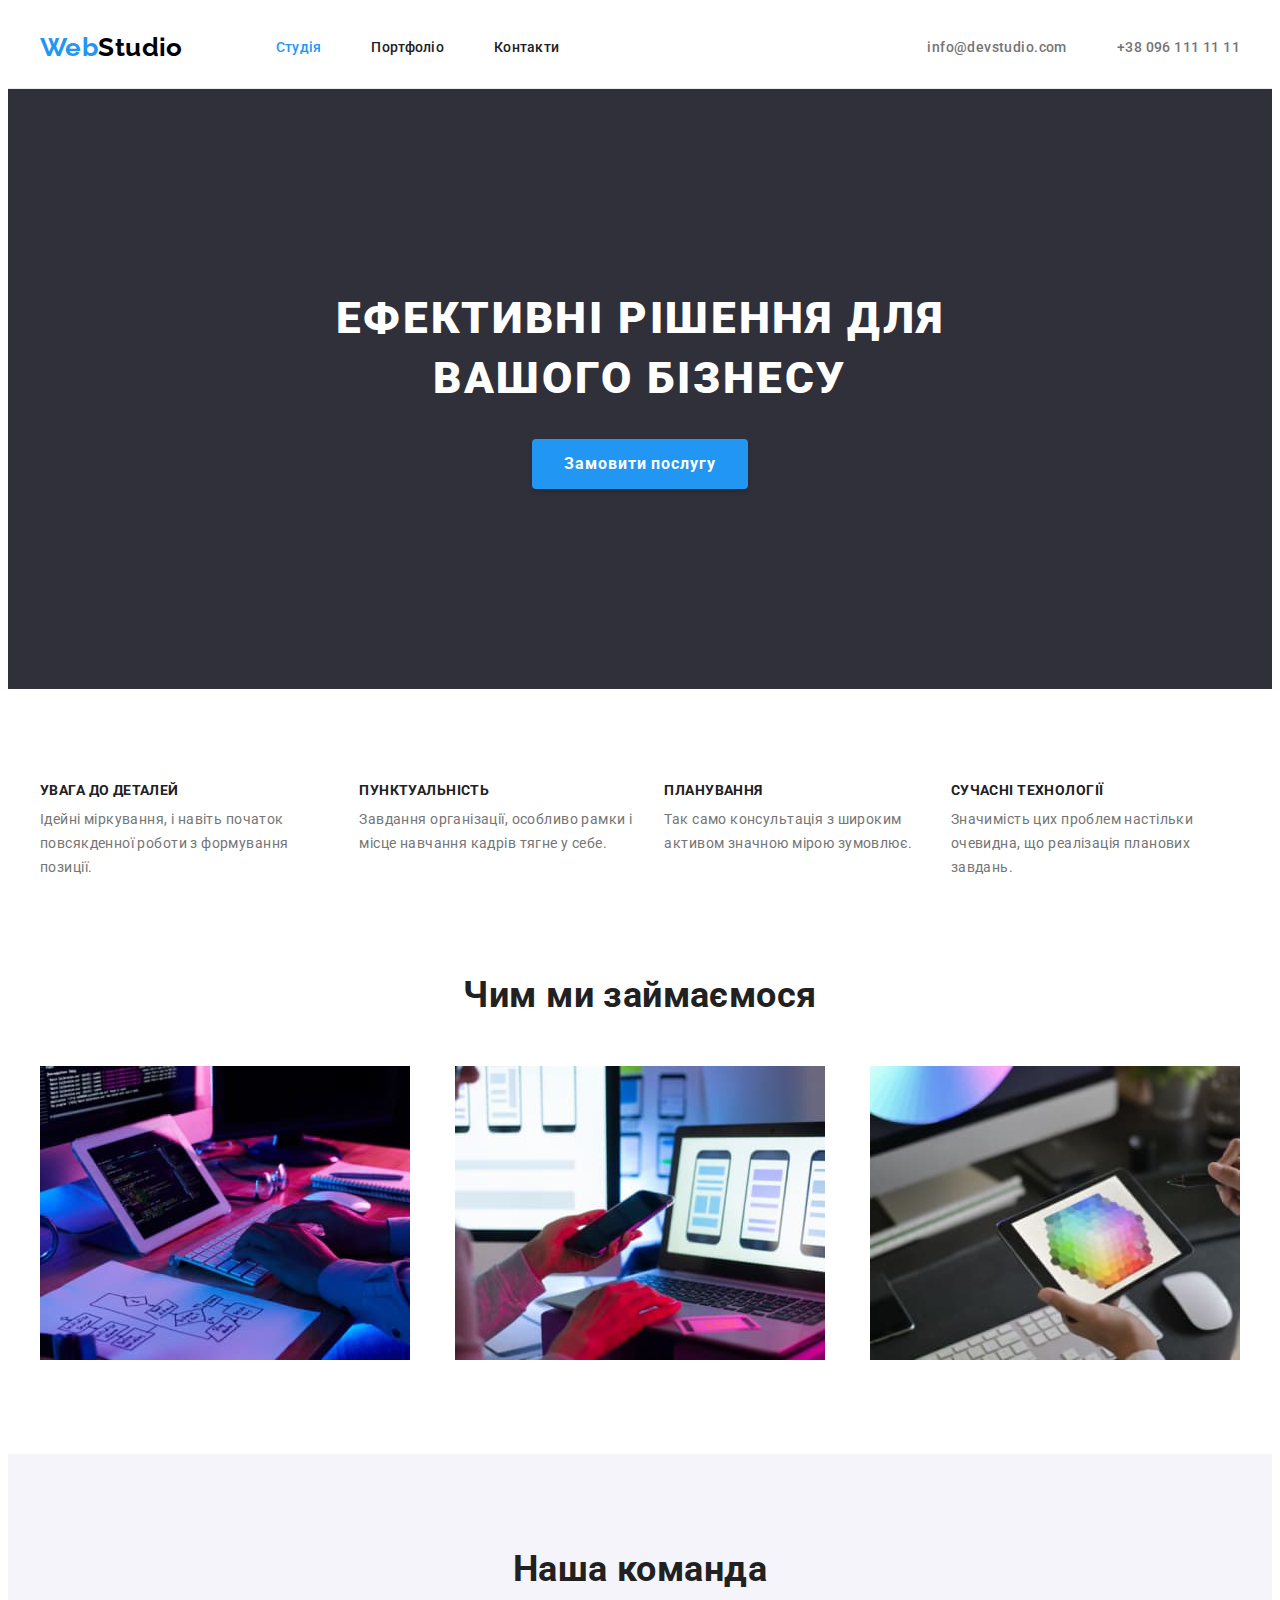
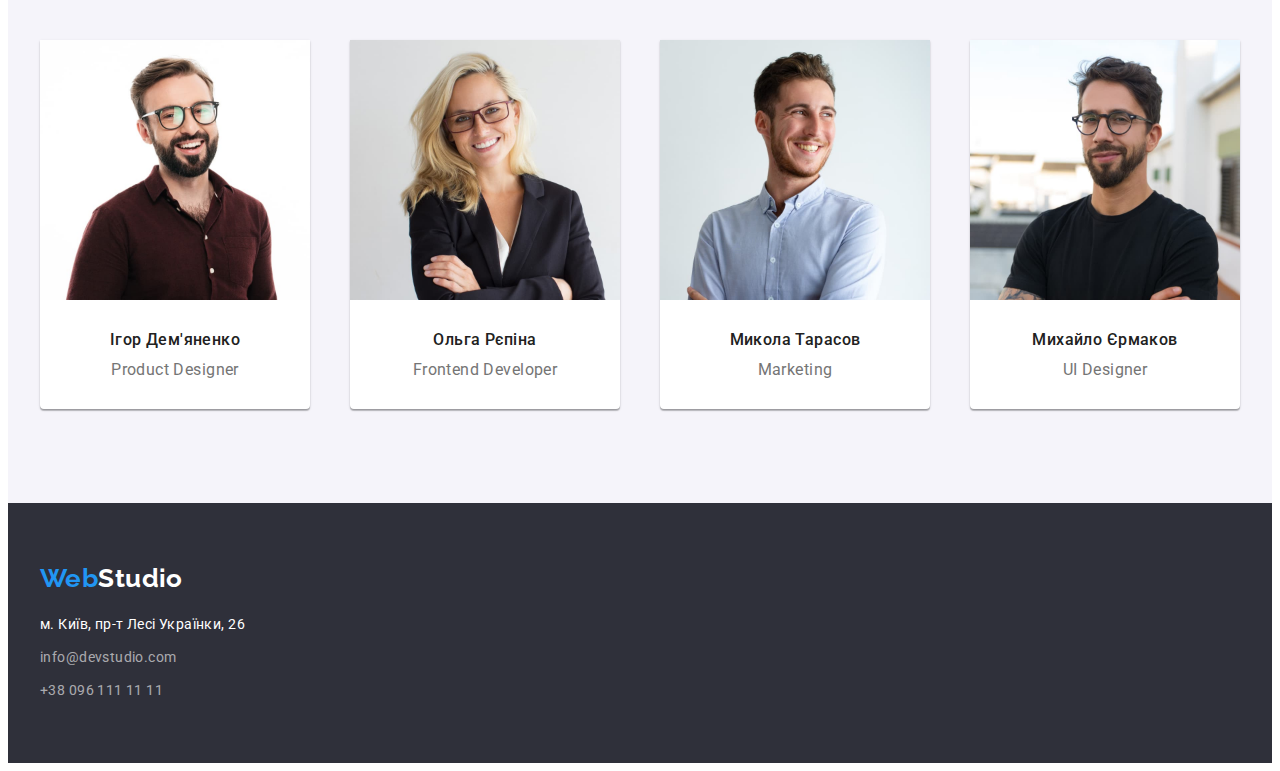
==== index.html @ f6a39362 "Initial commit" ====
<!DOCTYPE html>
<html lang="uk">
	<head>
		<meta charset="UTF-8" />
		<meta http-equiv="X-UA-Compatible" content="IE=edge" />
		<meta name="viewport" content="width=device-width, initial-scale=1.0" />
		<title>WebStudio</title>
		<link rel="preconnect" href="https://fonts.googleapis.com">
		<link rel="preconnect" href="https://fonts.gstatic.com" crossorigin>
		<link href="https://fonts.googleapis.com/css2?family=Raleway:wght@700&family=Roboto:wght@400;500;700;900&display=swap"
			  rel="stylesheet">
		<link rel="stylesheet" href="https://cdnjs.cloudflare.com/ajax/libs/modern-normalize/1.1.0/modern-normalize.min.css"
			integrity="sha512-wpPYUAdjBVSE4KJnH1VR1HeZfpl1ub8YT/NKx4PuQ5NmX2tKuGu6U/JRp5y+Y8XG2tV+wKQpNHVUX03MfMFn9Q=="
		    crossorigin="anonymous" referrerpolicy="no-referrer" />
		<link rel="stylesheet" href="styles/styles.css">
	</head>
	<body>
		<!--Шапка-->
		<header class="header">
			<div class="container header-container">
			<nav class="main-nav">
                <a class="nav-link links" href="./index.html">Web<span class="nav-logo">Studio</span></a>
				<ul class="list nav-list">
					<li class="list-item">
						<a class="item-link links" href="./index.html"><span class="link-blue">Студія</span></a>
					</li>
					<li class="list-item">
						<a class="item-link links" href="./portfolio.html">Портфоліо</a>
					</li>
					<li class="list-item">
						<a class="item-link links" href="">Контакти</a>
					</li>
				</ul>
			</nav>
			<ul class="list header-contact">
				<li class="item-contacts">
					<a class="contacts links" href="mailto:info@devstudio.com">info@devstudio.com</a>
				</li>
				<li class="item-contacts">
					<a class="contacts links" href="tel:+380961111111">+38 096 111 11 11</a>
				</li>
			</ul>
			</div>
		</header>
		<!--Основний контент-->
		<main>
			<section class="sections">
			  <div class="container">
				<h1 class="title">
					Ефективні рішення для вашого бізнесу
				</h1>
				<button class="button" type="button">Замовити послугу</button>
			  </div>
			</section>
			<!--Особливасті-->
			<section class="section section-features">
				<div class="container features-container">
				<h2 class="hidden-title">features</h2>
				<ul class="list features-list">
					<li class="item-features">
						<h3 class="title-features">УВАГА ДО ДЕТАЛЕЙ</h3>
						<p class="subtitle-features">Ідейні міркування, i навіть початок повсякденної роботи з формування позиції.</p>
					</li>
					<li class="item-features">
						<h3 class="title-features">ПУНКТУАЛЬНІСТЬ</h3>
						<p class="subtitle-features">Завдання організації, особливо рамки і місце навчання кадрів тягне у себе.</p>
					</li>
					<li class="item-features">
						<h3 class="title-features">ПЛАНУВАННЯ</h3>
						<p class="subtitle-features">Так само консультація з широким активом значною мірою зумовлює.</p>
					</li>
					<li class="item-features">
						<h3 class="title-features">СУЧАСНІ ТЕХНОЛОГІЇ</h3>
						<p class="subtitle-features">Значимість цих проблем настільки очевидна, що реалізація планових завдань.</p>
					</li>
				</ul>
				</div>
			</section>
			<!--Робочий процес-->
			<section class="section section-work-process">
				<div class="container">
				<h2 class="subject">Чим ми займаємося</h2>
				<ul class="list list-work-process">
					<li class="item-work-process">
						<img class="picture-work-process" src="./images/img.jpg" alt="людина працює на комп'ютері" width="370" />
					</li>
					<li class="item-work-process">
						<img class="picture-work-process" src="./images/img-1.jpg" alt="людина працює на ноутбуці, тримаючи у руці смартфон" width="370" />
					</li>
					<li class="item-work-process">
						<img class="picture-work-process" src="./images/img-2.jpg" alt="людина працює на планшеті" width="370" />
					</li>
				</ul>
				</div>
			</section>
			<!--Наша команда-->
			<section class=" section section-team">
				<div class="container">
				<h2 class="subject-team">Наша команда</h2>
				<ul class="list list-team">
					<li class="item-team">
						<img class="picture-team" src="./images/team/img.jpg" alt="Чоловік у коричневій сородці" width="270" />
						<h3 class="title-team">Ігор Дем'яненко</h3>
						<p class="subtitle-team">Product Designer</p>
					</li>
					<li class="item-team">
						<img class="picture-team" src="./images/team/img-1.jpg" alt="Блондинка у чорному піджаку" width="270" />
						<h3 class="title-team">Ольга Рєпіна</h3>
						<p class="subtitle-team">Frontend Developer</p>
					</li>
					<li class="item-team">
						<img class="picture-team" src="./images/team/img-2.jpg" alt="Чоловік у світлій сорочці" width="270" />
						<h3 class="title-team">Микола Тарасов</h3>
						<p class="subtitle-team">Marketing</p>
					</li>
					<li class="item-team">
						<img class="picture-team" src="./images/team/img-3.jpg" alt="Чоловік у чорній футболці" width="270" />
						<h3 class="title-team">Михайло Єрмаков</h3>
						<p class="subtitle-team">UI Designer</p>
					</li>
				</ul>
				<div>
			</section>
		</main>
		<!--Підвал-->
		<footer class="footer">
		 <div class="container footer-container">
			<a class="footer-link links" href="./index.html">Web<span class="logo-footer">Studio</span></a>
			<address class="address-footer">
				<ul class="items-footer list">
					<li class="footer-item"><a class="link-footer address links" href="https://goo.gl/maps/535pKmFVqk2q9P2UA">м. Київ, пр-т Лесі Українки, 26</a></li>
					<li class="footer-item"><a class="link-footer links" href="mailto:info@devstudio.com">info@devstudio.com</a></li>
					<li class="footer-item"><a class="link-footer links" href="tel:+380961111111">+38 096 111 11 11</a></li>
				</ul>
			</address>
		 </div>
		</footer>
	</body>
</html>
---- styles/styles.css ----
:root {
      /* Color */
    --primary-text-color:#212121;
    --secondary-text-color:#757575;
    --blue-text-color:#2196F3;
    --white-text-color:#FFFFFF;
    --logo-text-color: #000000;
   
     /* Background-color */
    --primary-backg-color: #FFFFFF;
    --secondary-back-color: #2F303A;
    --button-backg-color: #2196F3;
    --background-color: #F5F4FA;
}

body {
font-family: 'Roboto',
sans-serif;
    font-size: 14px;
    letter-spacing: 0.03em;
    color: var(--primary-text-color);
}
.container {
    width: 1200px;
    padding-left: 15px;
    padding-right: 15px;
    margin-left: auto;
    margin-right: auto;
    /* outline: 2px solid red;
    outline-offset: -2px; */
}
img {
    display: block;
    max-width: 100%;
    height: auto;
}
.list {
    list-style: none;
    padding: 0;
    margin: 0;
}
.links {
    text-decoration: none;
}
.hidden-title {
    position: absolute;
    width: 1px;
    height: 1px;
    margin: -1px;
    border: 0;
    padding: 0;
    white-space: nowrap;
    clip-path: inset(100%);
    clip: rect(0 0 0 0);
    overflow: hidden;
}
h1, h2, h3, p {
    margin-top: 0;
    margin-bottom: 0;
}
 
.section {
    padding-top: 94px;
    padding-bottom: 94px;
}

/* Шапка */

.header {
    border-bottom: 1px solid #ECECEC;      
}
.header-container {
    display: flex;
    align-items: center;
}
.main-nav {
    display: flex;
    align-items: center;
    gap: 93px;
}
.nav-list {
    display: flex;
    gap: 50px;
    align-items: center;
}
.header-contact {
    display: flex;
    gap: 50px;
    margin-left: auto;
}

.nav-link {
    padding-top: 24px;
    padding-bottom: 25px;

    color: var(--blue-text-color);
    font-family: 'Raleway';
    font-weight: 700;
    font-size: 26px;
    line-height: 1.19;
}
.nav-logo {
    color: var(--logo-text-color);
}
.link-blue {
    color: var(--blue-text-color);
}

.item-link {
    padding-top: 32px;
    padding-bottom: 32px;

    color: var(--primary-text-color);
    font-weight: 500;
    line-height: 1.14;
    letter-spacing: 0.02em;
}
.item-link:hover,
.item-link:focus {
    color: var(--blue-text-color);
}
.contacts {
    color: var(--secondary-text-color);
    font-weight: 500;
    line-height: 1.14;
}
.contacts:hover,
.contacts:focus {
    color: var(--blue-text-color);
}
/* Основний контент index.html */

.sections {
    padding-top: 200px;
    padding-bottom: 200px;

    background-color: var(--secondary-back-color);
}
.title {
    margin-bottom: 30px;
    margin-left: auto;
    margin-right: auto;
    width: 696px;

    color: var(--white-text-color);
    font-weight: 900;
    font-size: 44px;
    line-height: 1.36;
    text-align: center;
    letter-spacing: 0.06em;
    text-transform: uppercase;
}
.button {
    display: block;
    margin: 0 auto;
    padding: 10px 32px;

    color: var(--white-text-color);
    background-color: var(--button-backg-color);
    box-shadow: 0px 4px 4px rgba(0, 0, 0, 0.15);
    border-radius: 4px;
    cursor: pointer;
    border: none;
    font-family: 'Roboto';  
    font-weight: 700;
    font-size: 16px;
    line-height: 1.87;
    letter-spacing: 0.06em;
}
/* Особливасті */

.features-list {
    display: flex;
    gap: 30px;
}
.title-features {
    margin-bottom: 10px;

    font-weight: 700;
    font-size: 14px;
    line-height: 1.14;
    text-transform: uppercase;
    }
.subtitle-features {
    color: var(--secondary-text-color);
    font-style: normal;
    line-height: 1.71;
}
/* Робочий процес */

.section-work-process {
    padding-top: 0px;
}

.list-work-process {
    display: flex;
    gap: 30px;
    justify-content: space-between;
}

.subject,
.subject-team {
    margin-bottom: 50px;

    font-weight: 700;
    font-size: 36px;
    line-height: 1.17;
    text-align: center;
}
/* Наша команда */

.list-team {
    display: flex;
    gap: 30px;
    justify-content: space-between;
}
.picture-team {
    margin-bottom: 30px;
}
.section-team {
    background-color: var(--background-color);
}
.item-team {
    background-color: var(--primary-backg-color);
    box-shadow: 0px 1px 3px rgba(0, 0, 0, 0.12), 0px 1px 1px rgba(0, 0, 0, 0.14), 0px 2px 1px rgba(0, 0, 0, 0.2);
    border-radius: 0px 0px 4px 4px;
}
.title-team {
    margin-bottom: 10px;

    font-weight: 500;
    font-size: 16px;
    line-height: 1.19;
    text-align: center;
}
.subtitle-team {
    margin-bottom: 30px;

    color: var(--secondary-text-color);
    font-size: 16px;
    line-height: 1.19;
    text-align: center;
}

/* Основний контент portfolio.html */

.container-portfolio {
    padding: 20px 24px;
    border-left: 1px solid #EEEEEE;
    border-right: 1px solid #EEEEEE;
    border-bottom: 1px solid #EEEEEE;
}
.items-btn {
    display: flex;
    justify-content: center;
    gap: 8px;
    margin-bottom: 50px;
}
.items-portfolio {
    display: flex;
    flex-wrap: wrap;
    justify-content: space-between;
    gap: 30px;
}
.btn-portfolio {
    padding: 6px 22px;

    color: var(--primary-text-color);
    background-color: var(--background-color);
    font-family: 'Roboto';
    font-weight: 500;
    font-size: 16px;
    line-height: 1.6;
    border-radius: 4px;
    cursor: pointer;
    border: none;
}
.btn-portfolio:hover,
.btn-portfolio:focus {
    color: var(--white-text-color);
    background-color: var(--button-backg-color);
}
.title-portfolio {
    margin-bottom: 4px;

    color: var(--primary-text-color);
    font-weight: 700;
    font-size: 18px;
    line-height: 2;
    letter-spacing: 0.06em;
}
.text-portfolio {
    color: var(--secondary-text-color);
    font-size: 16px;
    line-height: 1.9;
}
.portfolio-item {
    background-color: var(--primary-backg-color);
}

 /* Підвал */

 .items-footer {
     margin-top: 20px;
 }
 .footer-item:not(:last-child) {
     margin-bottom: 9px;
 }
.footer {
    background-color: var(--secondary-back-color);
    padding-top: 60px;
    padding-bottom: 60px;
}

.footer-link {
    color: var(--blue-text-color);
    font-family: 'Raleway';
    font-weight: 700;
    font-size: 26px;
    line-height: 1.19;
}
.logo-footer {
    color: var(--white-text-color);
}
.link-footer {
    color: rgba(255, 255, 255, 0.6);
    font-style: normal;
    line-height: 1.71;
}
.link-footer:hover,
.link-footer:focus {
    color: var(--blue-text-color);
}
.address {
    color: var(--white-text-color);
}
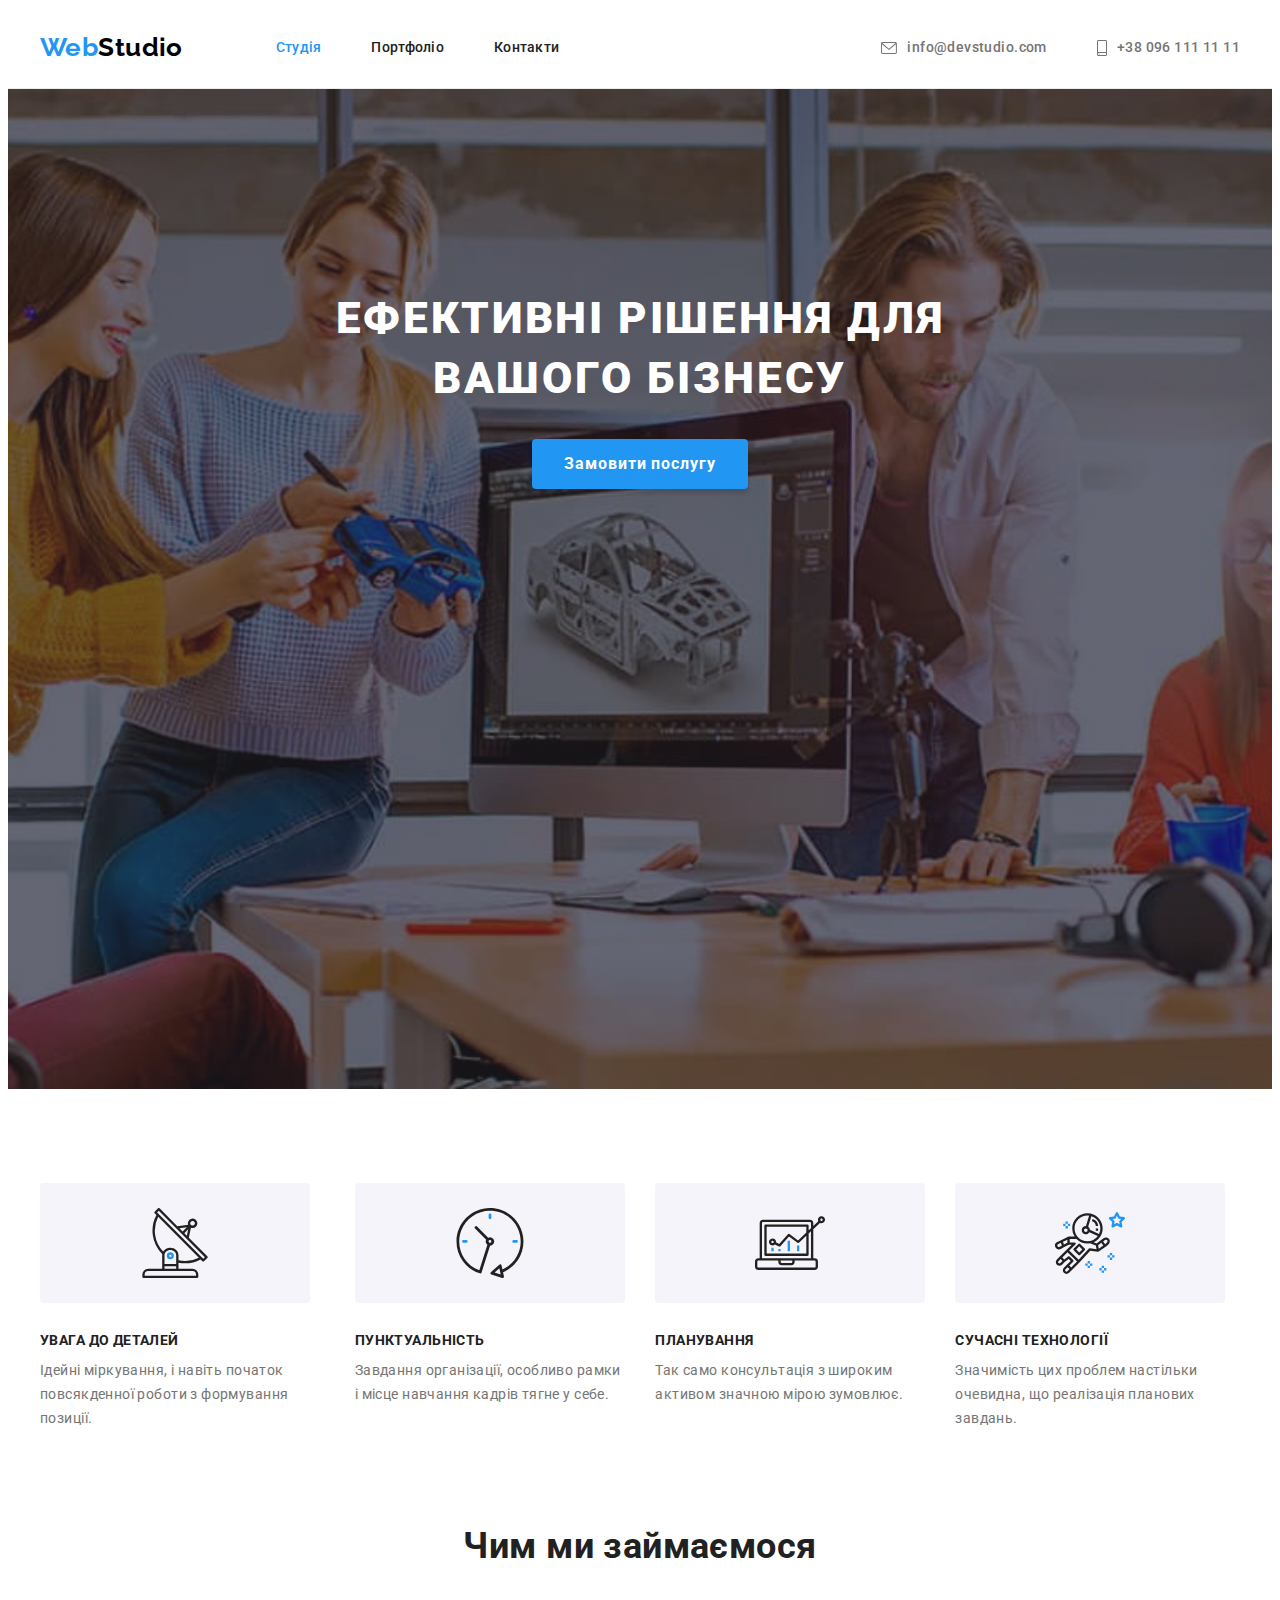
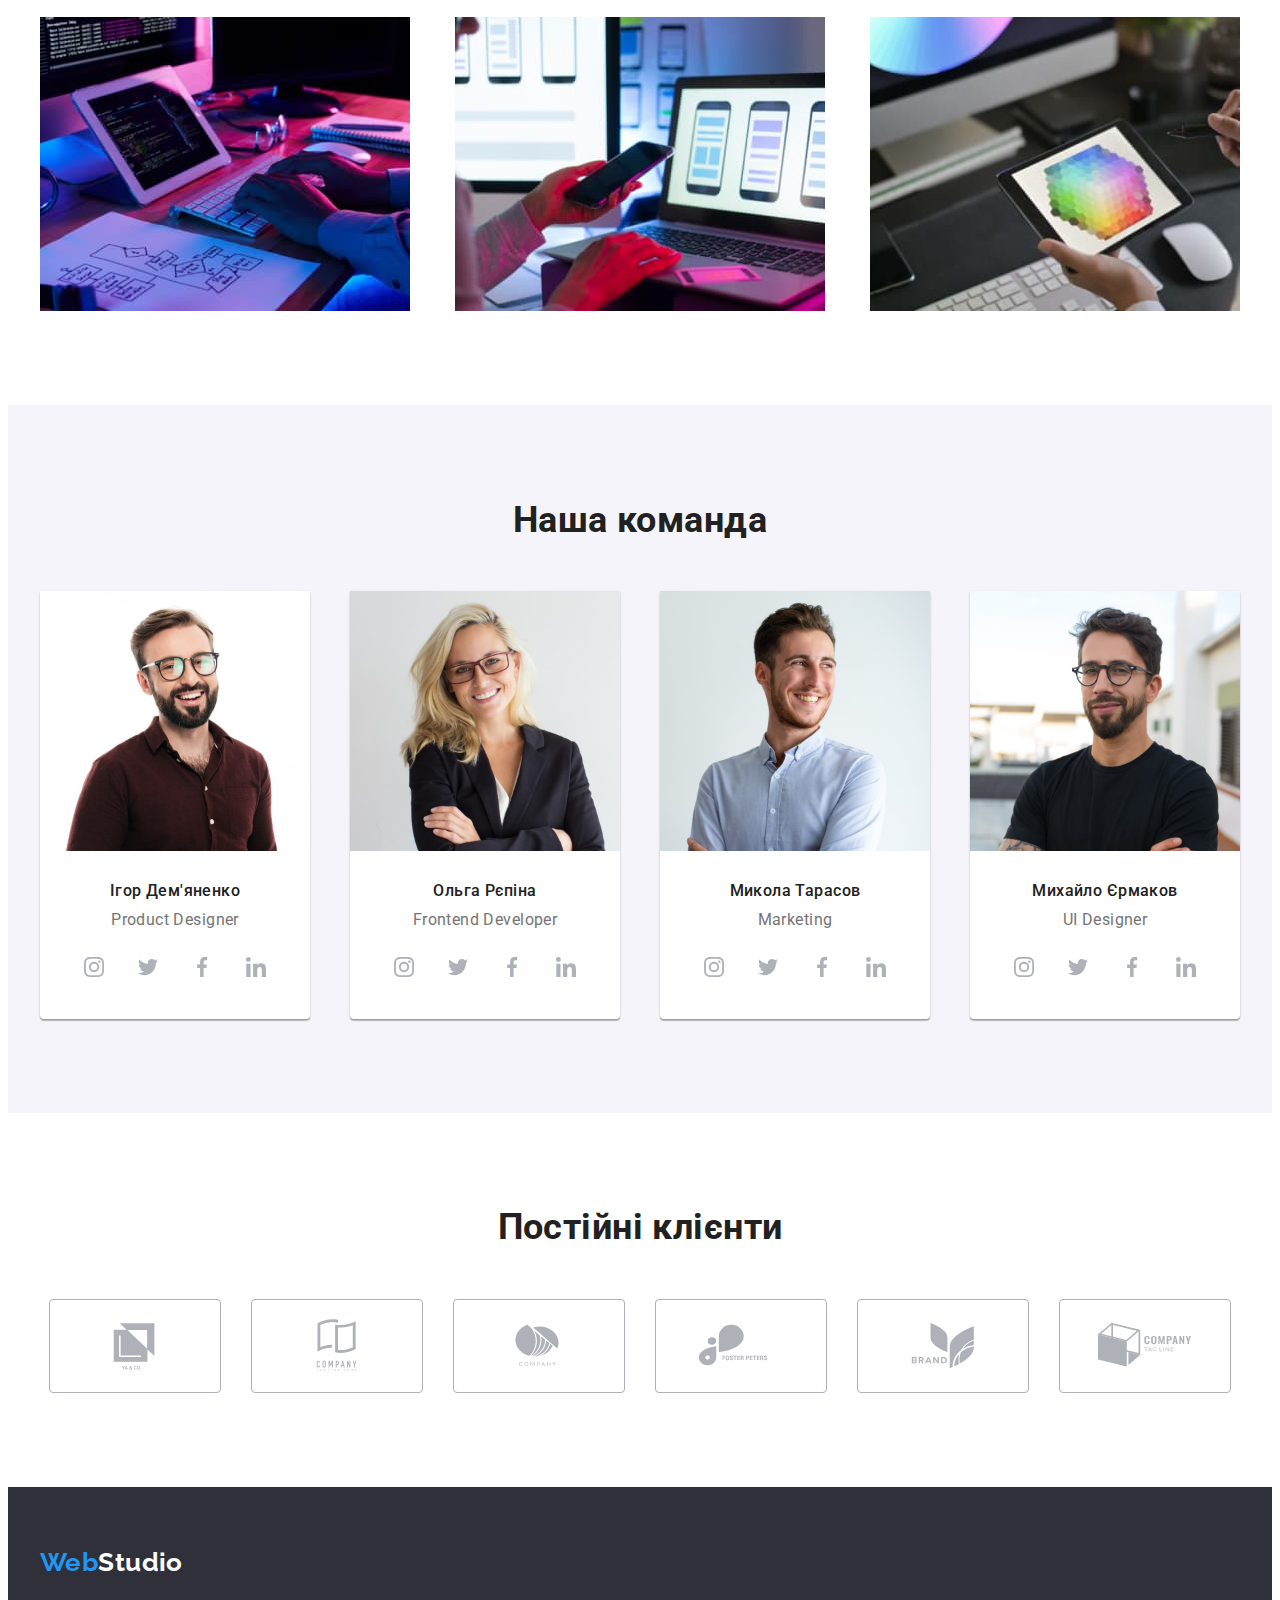
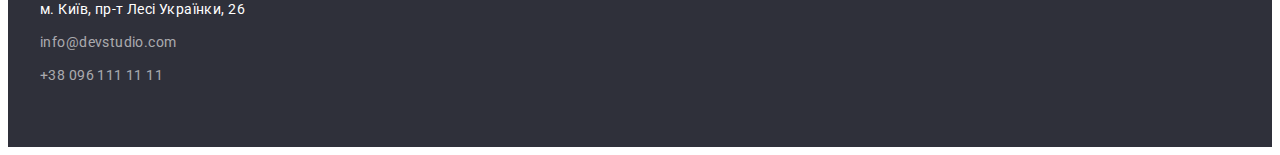
==== commit a8e7db00: "незакінчена-hw4" ====
--- a/index.html
+++ b/index.html
@@ -34,10 +34,20 @@
 			</nav>
 			<ul class="list header-contact">
 				<li class="item-contacts">
-					<a class="contacts links" href="mailto:info@devstudio.com">info@devstudio.com</a>
+					<a class="contacts links" href="mailto:info@devstudio.com">
+						<svg class="contact-icon" width="16" height="12">
+							<use href="./images/icons/icons.svg#envelope"></use>
+						</svg>
+						info@devstudio.com
+					</a>
 				</li>
 				<li class="item-contacts">
-					<a class="contacts links" href="tel:+380961111111">+38 096 111 11 11</a>
+					<a class="contacts links" href="tel:+380961111111">
+                         <svg class="contact-icon" width="10" height="16">
+							<use href="./images/icons/icons.svg#smartphone"></use>
+						</svg>
+						+38 096 111 11 11
+					</a>
 				</li>
 			</ul>
 			</div>
@@ -58,18 +68,38 @@
 				<h2 class="hidden-title">features</h2>
 				<ul class="list features-list">
 					<li class="item-features">
+						<div class="icon-features">
+							<svg class="featur-icons" width="70" height="70">
+							<use href="./images/icons/icons.svg#antenna"></use>
+						</svg>
+						</div>
 						<h3 class="title-features">УВАГА ДО ДЕТАЛЕЙ</h3>
 						<p class="subtitle-features">Ідейні міркування, i навіть початок повсякденної роботи з формування позиції.</p>
 					</li>
 					<li class="item-features">
+						<div class="icon-features">
+							<svg class="featur-icons" width="70" height="70">
+							<use href="./images/icons/icons.svg#clock"></use>
+						</svg>
+						</div>
 						<h3 class="title-features">ПУНКТУАЛЬНІСТЬ</h3>
 						<p class="subtitle-features">Завдання організації, особливо рамки і місце навчання кадрів тягне у себе.</p>
 					</li>
 					<li class="item-features">
+						<div class="icon-features">
+							<svg class="featur-icons" width="70" height="70">
+							<use href="./images/icons/icons.svg#diagram"></use>
+						</svg>
+						</div>
 						<h3 class="title-features">ПЛАНУВАННЯ</h3>
 						<p class="subtitle-features">Так само консультація з широким активом значною мірою зумовлює.</p>
 					</li>
 					<li class="item-features">
+						<div class="icon-features">
+							<svg class="featur-icons" width="70" height="70">
+							<use href="./images/icons/icons.svg#astronaut"></use>
+						</svg>
+						</div>
 						<h3 class="title-features">СУЧАСНІ ТЕХНОЛОГІЇ</h3>
 						<p class="subtitle-features">Значимість цих проблем настільки очевидна, що реалізація планових завдань.</p>
 					</li>
@@ -96,30 +126,308 @@
 			<!--Наша команда-->
 			<section class=" section section-team">
 				<div class="container">
-				<h2 class="subject-team">Наша команда</h2>
-				<ul class="list list-team">
+			     <h2 class="subject-team">Наша команда</h2>
+                 <ul class="list list-team">
 					<li class="item-team">
 						<img class="picture-team" src="./images/team/img.jpg" alt="Чоловік у коричневій сородці" width="270" />
 						<h3 class="title-team">Ігор Дем'яненко</h3>
 						<p class="subtitle-team">Product Designer</p>
+						<ul class="list icon-team-list">
+                      <li class="item-team-icon">
+                     <a
+                      class="link link-team-icon"
+                      href="https://instagram.com"
+                      target="_blank"
+                      rel="noopener noreferrer"
+                      aria-label="Instagram"
+                    >
+                      <svg class="socials-icon" width="20" height="20">
+                        <use href="./images/icons/icons.svg#instagram"></use>
+                      </svg>
+                      </a>
+                     </li>
+                     <li class="item-team-icon">
+                    <a
+                      class="link link-team-icon"
+                      href="https://twitter.com"
+                      aria-label="Twitter"
+                      target="_blank"
+                      rel="noopener noreferrer"
+                    >
+                      <svg class="socials-icon" width="20" height="20">
+                        <use href="./images/icons/icons.svg#twitter"></use>
+                      </svg>
+                    </a>
+                  </li>
+				  <li class="item-team-icon">
+                    <a
+                      class="link link-team-icon"
+                      href="https://facebook.com"
+                      aria-label="Facebook"
+                      target="_blank"
+                      rel="noopener noreferrer"
+                    >
+                      <svg class="socials-icon" width="20" height="20">
+                        <use href="./images/icons/icons.svg#facebook"></use>
+                      </svg>
+                    </a>
+                  </li>
+				  <li class="item-team-icon">
+                    <a
+                      class="link link-team-icon"
+                      href="https://linkedin.com"
+                      aria-label="LinkedIn"
+                      target="_blank"
+                      rel="noopener noreferrer"
+                    >
+                      <svg class="socials-icon" width="20" height="20">
+                        <use href="./images/icons/icons.svg#linkedin"></use>
+                      </svg>
+                    </a>
+                  </li>
+					 </ul>
 					</li>
 					<li class="item-team">
 						<img class="picture-team" src="./images/team/img-1.jpg" alt="Блондинка у чорному піджаку" width="270" />
 						<h3 class="title-team">Ольга Рєпіна</h3>
 						<p class="subtitle-team">Frontend Developer</p>
+						<ul class="list icon-team-list">
+                      <li class="item-team-icon">
+                     <a
+                      class="link link-team-icon"
+                      href="https://instagram.com"
+                      target="_blank"
+                      rel="noopener noreferrer"
+                      aria-label="Instagram"
+                    >
+                      <svg class="socials-icon" width="20" height="20">
+                        <use href="./images/icons/icons.svg#instagram"></use>
+                      </svg>
+                      </a>
+                     </li>
+                     <li class="item-team-icon">
+                    <a
+                      class="link link-team-icon"
+                      href="https://twitter.com"
+                      aria-label="Twitter"
+                      target="_blank"
+                      rel="noopener noreferrer"
+                    >
+                      <svg class="socials-icon" width="20" height="20">
+                        <use href="./images/icons/icons.svg#twitter"></use>
+                      </svg>
+                    </a>
+                  </li>
+				  <li class="item-team-icon">
+                    <a
+                      class="link link-team-icon"
+                      href="https://facebook.com"
+                      aria-label="Facebook"
+                      target="_blank"
+                      rel="noopener noreferrer"
+                    >
+                      <svg class="socials-icon" width="20" height="20">
+                        <use href="./images/icons/icons.svg#facebook"></use>
+                      </svg>
+                    </a>
+                  </li>
+				  <li class="item-team-icon">
+                    <a
+                      class="link link-team-icon"
+                      href="https://linkedin.com"
+                      aria-label="LinkedIn"
+                      target="_blank"
+                      rel="noopener noreferrer"
+                    >
+                      <svg class="socials-icon" width="20" height="20">
+                        <use href="./images/icons/icons.svg#linkedin"></use>
+                      </svg>
+                    </a>
+                  </li>
+					 </ul>
 					</li>
 					<li class="item-team">
 						<img class="picture-team" src="./images/team/img-2.jpg" alt="Чоловік у світлій сорочці" width="270" />
 						<h3 class="title-team">Микола Тарасов</h3>
 						<p class="subtitle-team">Marketing</p>
+						<ul class="list icon-team-list">
+                      <li class="item-team-icon">
+                     <a
+                      class="link link-team-icon"
+                      href="https://instagram.com"
+                      target="_blank"
+                      rel="noopener noreferrer"
+                      aria-label="Instagram"
+                    >
+                      <svg class="socials-icon" width="20" height="20">
+                        <use href="./images/icons/icons.svg#instagram"></use>
+                      </svg>
+                      </a>
+                     </li>
+                     <li class="item-team-icon">
+                    <a
+                      class="link link-team-icon"
+                      href="https://twitter.com"
+                      aria-label="Twitter"
+                      target="_blank"
+                      rel="noopener noreferrer"
+                    >
+                      <svg class="socials-icon" width="20" height="20">
+                        <use href="./images/icons/icons.svg#twitter"></use>
+                      </svg>
+                    </a>
+                  </li>
+				  <li class="item-team-icon">
+                    <a
+                      class="link link-team-icon"
+                      href="https://facebook.com"
+                      aria-label="Facebook"
+                      target="_blank"
+                      rel="noopener noreferrer"
+                    >
+                      <svg class="socials-icon" width="20" height="20">
+                        <use href="./images/icons/icons.svg#facebook"></use>
+                      </svg>
+                    </a>
+                  </li>
+				  <li class="item-team-icon">
+                    <a
+                      class="link link-team-icon"
+                      href="https://linkedin.com"
+                      aria-label="LinkedIn"
+                      target="_blank"
+                      rel="noopener noreferrer"
+                    >
+                      <svg class="socials-icon" width="20" height="20">
+                        <use href="./images/icons/icons.svg#linkedin"></use>
+                      </svg>
+                    </a>
+                  </li>
+					 </ul>
 					</li>
 					<li class="item-team">
 						<img class="picture-team" src="./images/team/img-3.jpg" alt="Чоловік у чорній футболці" width="270" />
 						<h3 class="title-team">Михайло Єрмаков</h3>
 						<p class="subtitle-team">UI Designer</p>
-					</li>
-				</ul>
+						<ul class="list icon-team-list">
+                      <li class="item-team-icon">
+                     <a
+                      class="link link-team-icon"
+                      href="https://instagram.com"
+                      target="_blank"
+                      rel="noopener noreferrer"
+                      aria-label="Instagram"
+                    >
+                      <svg class="socials-icon" width="20" height="20">
+                        <use href="./images/icons/icons.svg#instagram"></use>
+                      </svg>
+                      </a>
+                     </li>
+                     <li class="item-team-icon">
+                    <a
+                      class="link link-team-icon"
+                      href="https://twitter.com"
+                      aria-label="Twitter"
+                      target="_blank"
+                      rel="noopener noreferrer"
+                    >
+                      <svg class="socials-icon" width="20" height="20">
+                        <use href="./images/icons/icons.svg#twitter"></use>
+                      </svg>
+                    </a>
+                  </li>
+				  <li class="item-team-icon">
+                    <a
+                      class="link link-team-icon"
+                      href="https://facebook.com"
+                      aria-label="Facebook"
+                      target="_blank"
+                      rel="noopener noreferrer"
+                    >
+                      <svg class="socials-icon" width="20" height="20">
+                        <use href="./images/icons/icons.svg#facebook"></use>
+                      </svg>
+                    </a>
+                  </li>
+				  <li class="item-team-icon">
+                    <a
+                      class="link link-team-icon"
+                      href="https://linkedin.com"
+                      aria-label="LinkedIn"
+                      target="_blank"
+                      rel="noopener noreferrer"
+                    >
+                      <svg class="socials-icon" width="20" height="20">
+                        <use href="./images/icons/icons.svg#linkedin"></use>
+                      </svg>
+                    </a>
+                  </li>
+					 </ul>
+					</li>
+				 </ul>
 				<div>
+			</section>
+			<!-- Постійні клієнти -->
+			<section class="section clients-section">
+				<div class="container">
+					<h2 class="title-clients">Постійні клієнти</h2>
+					<ul class="list icon-clients-list">
+						<li class="item-clients-icon">
+                     <a class="link link-clients-icon"
+                      href=""
+                      aria-label="logo">
+                      <svg class="logo-icon" width="106" height="60">
+                        <use href="./images/icons/icons.svg#Logo"></use>
+                      </svg>
+                     </a>
+                     </li>
+						<li class="item-clients-icon">
+                     <a class="link link-clients-icon"
+                      href=""
+                      aria-label="logo1">
+                      <svg class="logo-icon" width="106" height="60">
+                        <use href="./images/icons/icons.svg#Logo1"></use>
+                      </svg>
+                     </a>
+                     </li>
+						<li class="item-clients-icon">
+                     <a class="link link-clients-icon"
+                      href=""
+                      aria-label="logo2">
+                      <svg class="logo-icon" width="106" height="60">
+                        <use href="./images/icons/icons.svg#Logo2"></use>
+                      </svg>
+                     </a>
+                     </li>
+						<li class="item-clients-icon">
+                     <a class="link link-clients-icon"
+                      href=""
+                      aria-label="logo3">
+                      <svg class="logo-icon" width="106" height="60">
+                        <use href="./images/icons/icons.svg#Logo3"></use>
+                      </svg>
+                     </a>
+                     </li>
+						<li class="item-clients-icon">
+                     <a class="link link-clients-icon"
+                      href=""
+                      aria-label="logo4">
+                      <svg class="logo-icon" width="106" height="60">
+                        <use href="./images/icons/icons.svg#Logo4"></use>
+                      </svg>
+                     </a>
+                     </li>
+						<li class="item-clients-icon">
+                     <a class="link link-clients-icon"
+                      href=""
+                      aria-label="logo5">
+                      <svg class="logo-icon" width="106" height="60">
+                        <use href="./images/icons/icons.svg#Logo5"></use>
+                      </svg>
+                     </a>
+                     </li>
+					</ul>
+				</div>
 			</section>
 		</main>
 		<!--Підвал-->
--- a/styles/styles.css
+++ b/styles/styles.css
@@ -6,6 +6,7 @@
     --blue-text-color:#2196F3;
     --white-text-color:#FFFFFF;
     --logo-text-color: #000000;
+    --icon-text-color:#AFB1B8;
    
      /* Background-color */
     --primary-backg-color: #FFFFFF;
@@ -121,20 +122,38 @@
     color: var(--blue-text-color);
 }
 .contacts {
+    display: flex;
+    align-items: center;
+    gap: 10px;
+
     color: var(--secondary-text-color);
     font-weight: 500;
     line-height: 1.14;
 }
-.contacts:hover,
-.contacts:focus {
-    color: var(--blue-text-color);
-}
+.contacts:hover:hover,
+.contacts:hover:focus {
+    color: var(--blue-text-color);
+}
+.contact-icon {
+    fill: currentColor;
+}
+
 /* Основний контент index.html */
 
 .sections {
+    max-width: 1600px;
+    height: 600px;
+    margin-left: auto;
+    margin-right: auto;
+    background-image: linear-gradient(to right, rgba(47, 48, 58, 0.4),
+     rgba(47, 48, 58, 0.4)),
+     url(../images/icons/Img.jpg);
+    background-repeat: no-repeat;
+    background-size: cover;
+    background-position: center;
+     
     padding-top: 200px;
     padding-bottom: 200px;
-
     background-color: var(--secondary-back-color);
 }
 .title {
@@ -187,6 +206,19 @@
     font-style: normal;
     line-height: 1.71;
 }
+
+.icon-features {
+    display: flex;
+    justify-content: center;
+    align-items: center;
+    background-color: var(--background-color);
+    border-radius: 4px;
+    width: 270px;
+    height: 120px;
+    margin-bottom: 30px;
+}
+
+
 /* Робочий процес */
 
 .section-work-process {
@@ -235,13 +267,72 @@
     text-align: center;
 }
 .subtitle-team {
-    margin-bottom: 30px;
+    margin-bottom: 16px;
 
     color: var(--secondary-text-color);
     font-size: 16px;
     line-height: 1.19;
     text-align: center;
 }
+
+.icon-team-list {
+    display: flex;
+    justify-content: center;
+    gap: 10px;
+    margin-bottom: 30px;
+}
+.link-team-icon {
+    display: flex;
+    align-items: center;
+    justify-content: center;
+    width: 44px;
+    height: 44px;
+    border-radius: 50%;
+    color: var(--icon-text-color);
+    background-color: var(--primary-backg-color);
+}
+.socials-icon {
+    fill: currentColor;
+}
+.link-team-icon:hover,
+.link-team-icon:focus {
+    color: var(--white-text-color);
+    background-color: var(--blue-text-color);
+}
+/* Постійні клієнти */
+
+.title-clients {
+    font-style: normal;
+    font-weight: 700;
+    font-size: 36px;
+    line-height: 1.16;
+    text-align: center;
+    margin-bottom: 50px;
+}
+.icon-clients-list {
+    display: flex;
+    justify-content: center;
+    gap: 30px;
+}
+.link-clients-icon {
+    display: flex;
+    align-items: center;
+    justify-content: center;
+    width: 170px;
+    height: 92px;
+    border: 1px solid;
+    border-radius: 4px;
+    color: var(--icon-text-color);
+    background-color: var(--primary-backg-color);
+}
+.logo-icon {
+    fill: currentColor;
+}
+.link-clients-icon:hover,
+.link-clients-icon:focus {
+    color: var(--button-backg-color);
+}
+
 
 /* Основний контент portfolio.html */
 
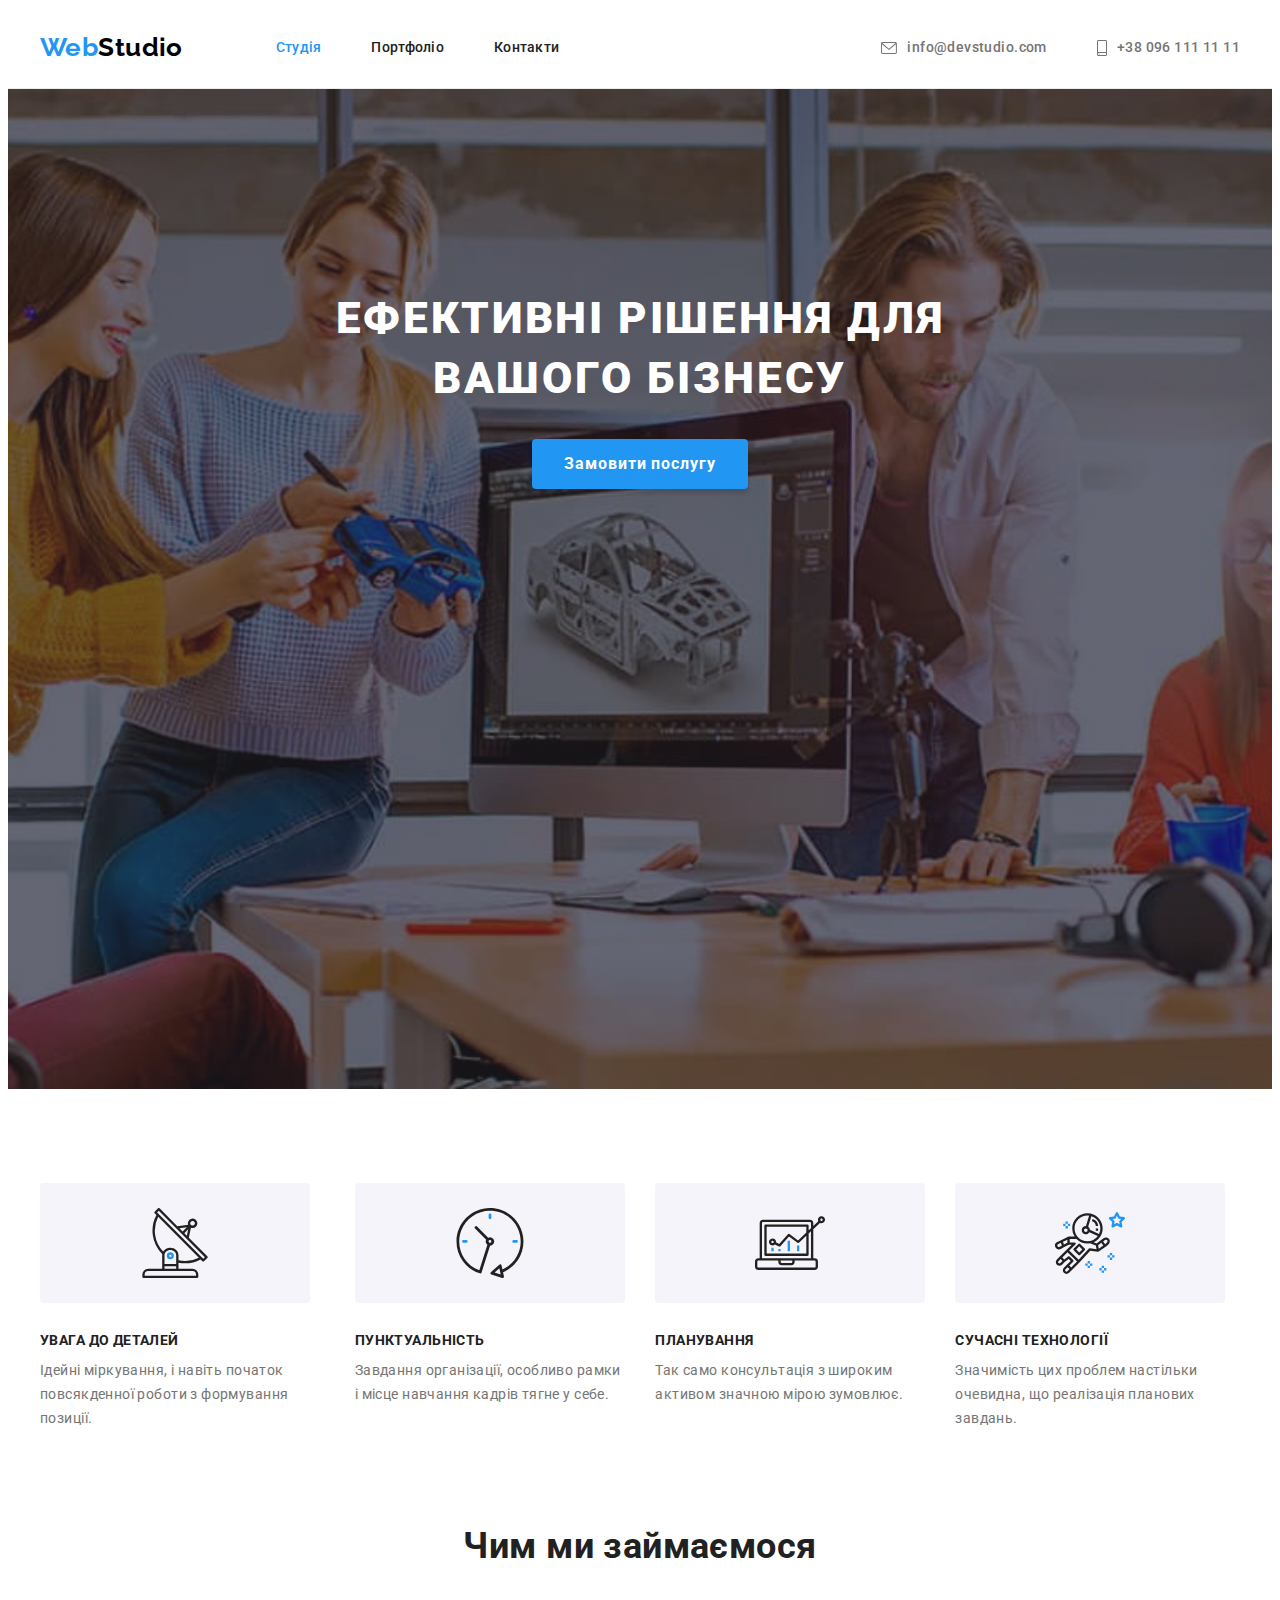
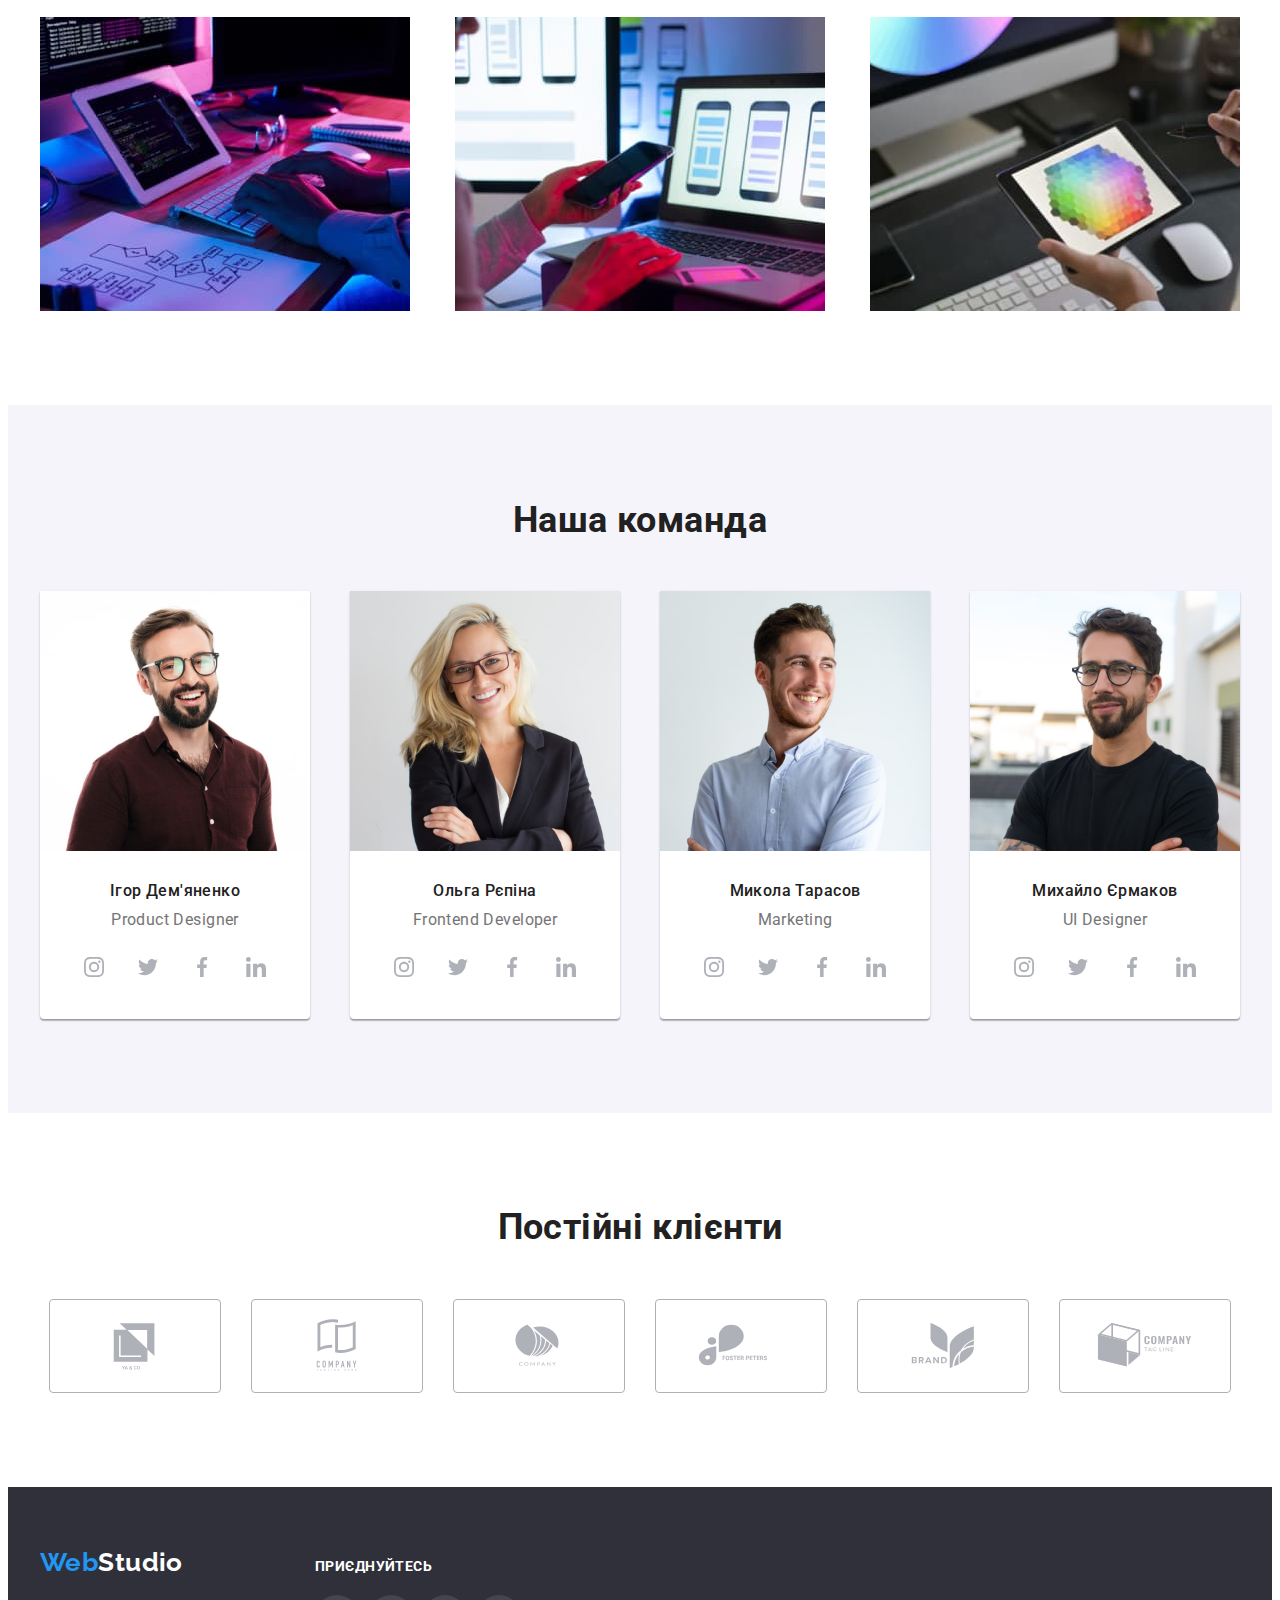
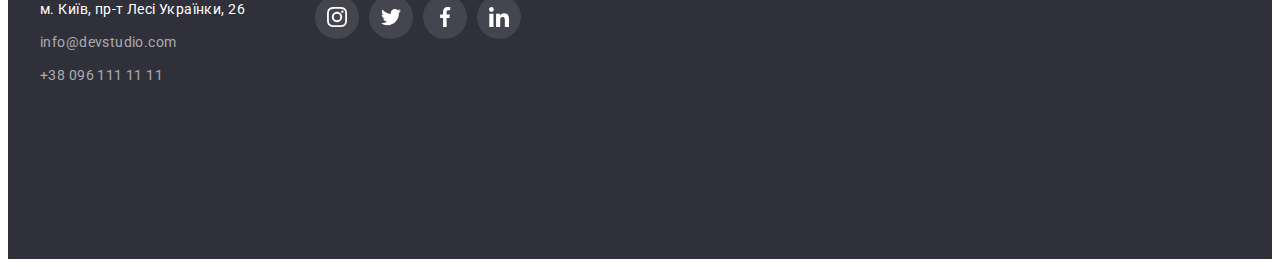
==== commit 47701585: "готове-hw4" ====
--- a/index.html
+++ b/index.html
@@ -431,17 +431,61 @@
 			</section>
 		</main>
 		<!--Підвал-->
-		<footer class="footer">
-		 <div class="container footer-container">
-			<a class="footer-link links" href="./index.html">Web<span class="logo-footer">Studio</span></a>
-			<address class="address-footer">
-				<ul class="items-footer list">
-					<li class="footer-item"><a class="link-footer address links" href="https://goo.gl/maps/535pKmFVqk2q9P2UA">м. Київ, пр-т Лесі Українки, 26</a></li>
-					<li class="footer-item"><a class="link-footer links" href="mailto:info@devstudio.com">info@devstudio.com</a></li>
-					<li class="footer-item"><a class="link-footer links" href="tel:+380961111111">+38 096 111 11 11</a></li>
-				</ul>
-			</address>
-		 </div>
-		</footer>
+    <footer class="footer">
+      <div class="container">
+        <div class="container-unifying">
+          <div class="footer-container">
+            <a class="footer-link links" href="./index.html">Web<span class="logo-footer">Studio</span></a>
+            <address class="address-footer">
+              <ul class="items-footer list">
+                <li class="footer-item"><a class="link-footer address links" href="https://goo.gl/maps/535pKmFVqk2q9P2UA">м.
+                    Київ, пр-т Лесі Українки, 26</a></li>
+                <li class="footer-item"><a class="link-footer links" href="mailto:info@devstudio.com">info@devstudio.com</a>
+                </li>
+                <li class="footer-item"><a class="link-footer links" href="tel:+380961111111">+38 096 111 11
+                    11</a></li>
+              </ul>
+            </address>
+          </div>
+          <div class="icon-footer-container">
+            <p class="text-footer">приєднуйтесь</p>
+            <ul class="list footer-list-icon">
+              <li class="footer-item-icon">
+                <a class="link link-footer-icon" href="https://instagram.com" target="_blank" rel="noopener noreferrer"
+                  aria-label="Instagram">
+                  <svg class="footer-socials-icon" width="20" height="20">
+                    <use href="./images/icons/icons.svg#instagram"></use>
+                  </svg>
+                </a>
+              </li>
+              <li class="footer-item-icon">
+                <a class="link link-footer-icon" href="https://twitter.com" aria-label="Twitter" target="_blank"
+                  rel="noopener noreferrer">
+                  <svg class="footer-socials-icon" width="20" height="20">
+                    <use href="./images/icons/icons.svg#twitter"></use>
+                  </svg>
+                </a>
+              </li>
+              <li class="footer-item-icon">
+                <a class="link link-footer-icon" href="https://facebook.com" aria-label="Facebook" target="_blank"
+                  rel="noopener noreferrer">
+                  <svg class="footer-socials-icon" width="20" height="20">
+                    <use href="./images/icons/icons.svg#facebook"></use>
+                  </svg>
+                </a>
+              </li>
+              <li class="footer-item-icon">
+                <a class="link link-footer-icon" href="https://linkedin.com" aria-label="LinkedIn" target="_blank"
+                  rel="noopener noreferrer">
+                  <svg class="footer-socials-icon" width="20" height="20">
+                    <use href="./images/icons/icons.svg#linkedin"></use>
+                  </svg>
+                </a>
+              </li>
+            </ul>
+          </div>
+        </div>
+      </div>
+    </footer>
 	</body>
 </html>--- a/styles/styles.css
+++ b/styles/styles.css
@@ -371,6 +371,7 @@
 .btn-portfolio:focus {
     color: var(--white-text-color);
     background-color: var(--button-backg-color);
+    box-shadow: 0px 3px 1px rgba(0, 0, 0, 0.1), 0px 1px 2px rgba(0, 0, 0, 0.08), 0px 2px 2px rgba(0, 0, 0, 0.12);
 }
 .title-portfolio {
     margin-bottom: 4px;
@@ -386,8 +387,8 @@
     font-size: 16px;
     line-height: 1.9;
 }
-.portfolio-item {
-    background-color: var(--primary-backg-color);
+.portfolio-item:hover {
+    box-shadow: 0px 1px 1px rgba(0, 0, 0, 0.12), 0px 4px 4px rgba(0, 0, 0, 0.06), 1px 4px 6px rgba(0, 0, 0, 0.16);
 }
 
  /* Підвал */
@@ -399,11 +400,13 @@
      margin-bottom: 9px;
  }
 .footer {
+    max-width: 1600px;
+    height: 252px;
+
     background-color: var(--secondary-back-color);
     padding-top: 60px;
     padding-bottom: 60px;
 }
-
 .footer-link {
     color: var(--blue-text-color);
     font-family: 'Raleway';
@@ -425,4 +428,41 @@
 }
 .address {
     color: var(--white-text-color);
+}
+
+.text-footer {
+    margin-bottom: 20px;
+    font-weight: 700;
+    line-height: 1.14;
+    text-transform: uppercase;
+    color: var(--white-text-color);
+}
+.footer-list-icon {
+    display: flex;
+    gap: 10px;
+}
+.container-unifying {
+    display: flex;
+    align-items: baseline;
+    gap: 70px;
+}
+
+/* icon контейнер */
+.link-footer-icon {
+    display: flex;
+    align-items: center;
+    justify-content: center;
+    width: 44px;
+    height: 44px;
+    border-radius: 50%;
+    color: var(--white-text-color);
+    background-color: rgba(255, 255, 255, 0.1);
+}
+.footer-socials-icon {
+    fill: currentColor;
+}
+.link-footer-icon:hover,
+.link-footer-icon:focus {
+    color: var(--white-text-color);
+    background-color: var(--blue-text-color);
 }